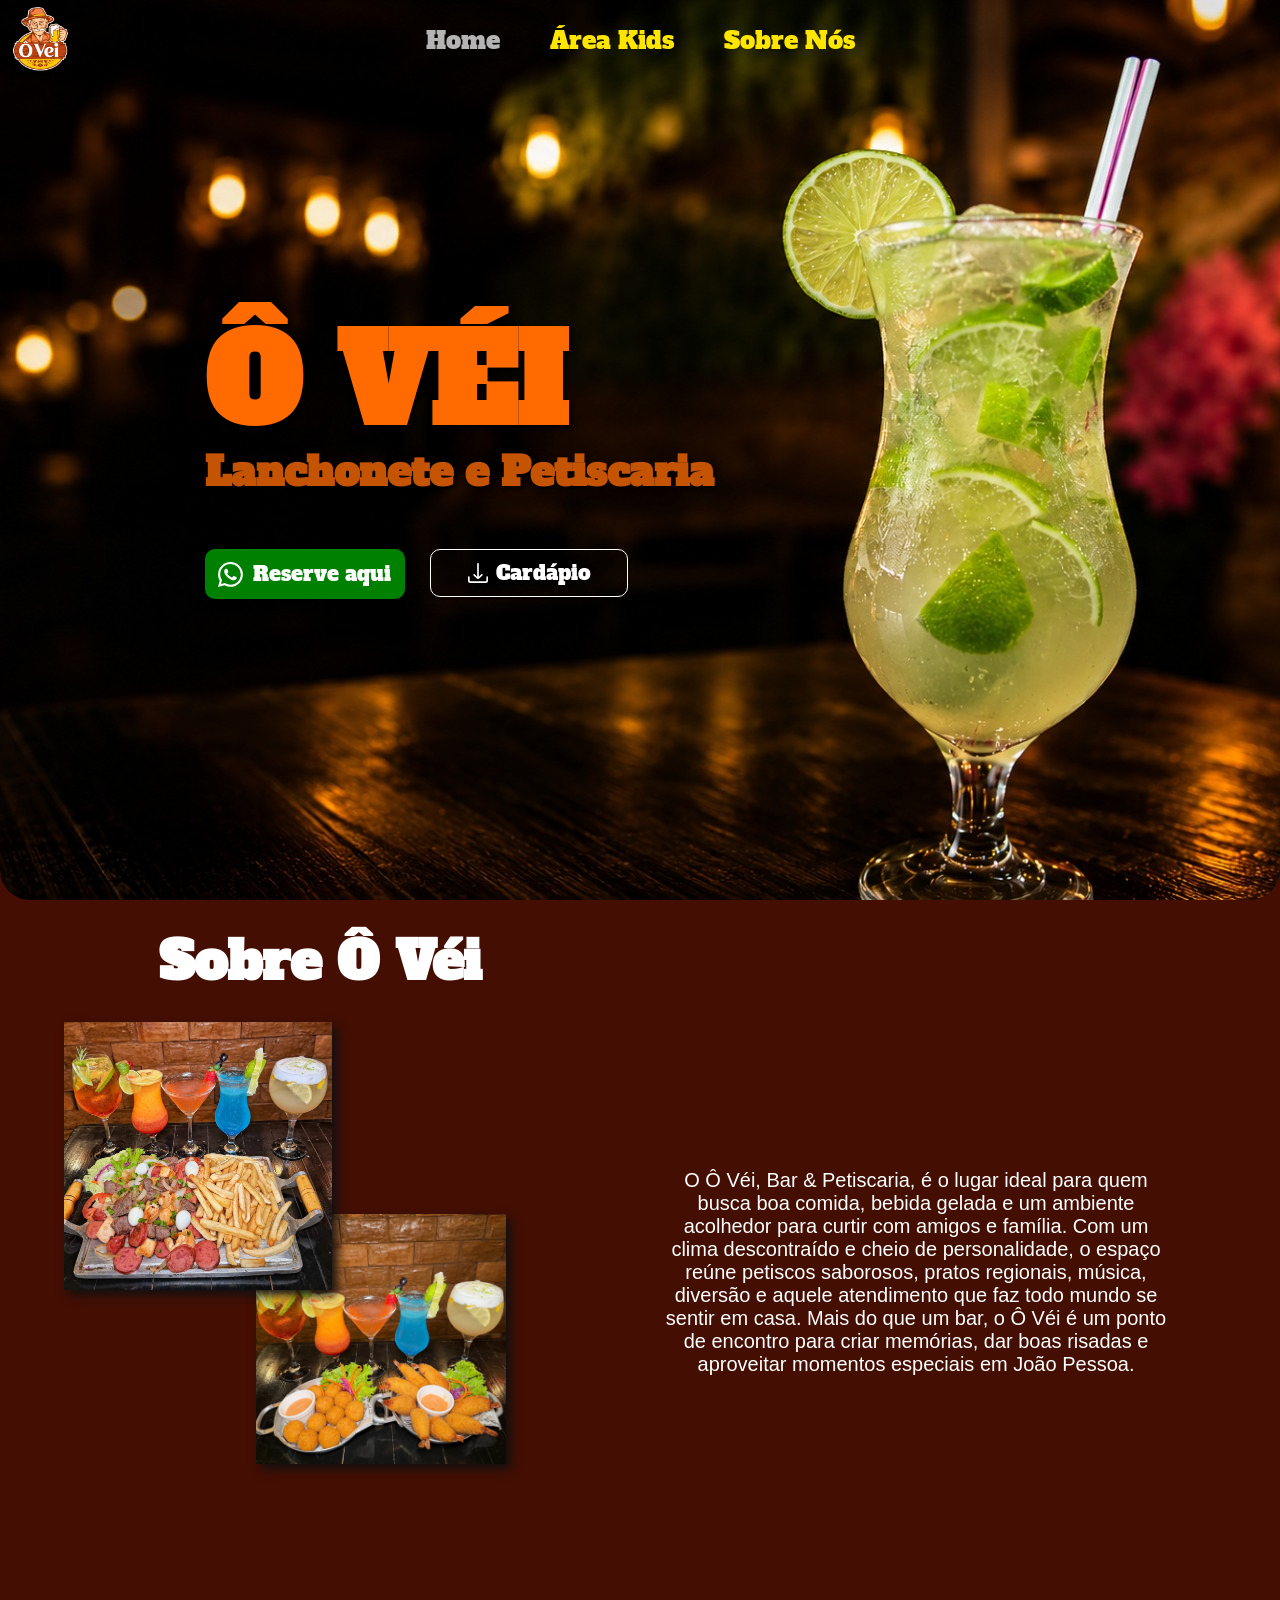
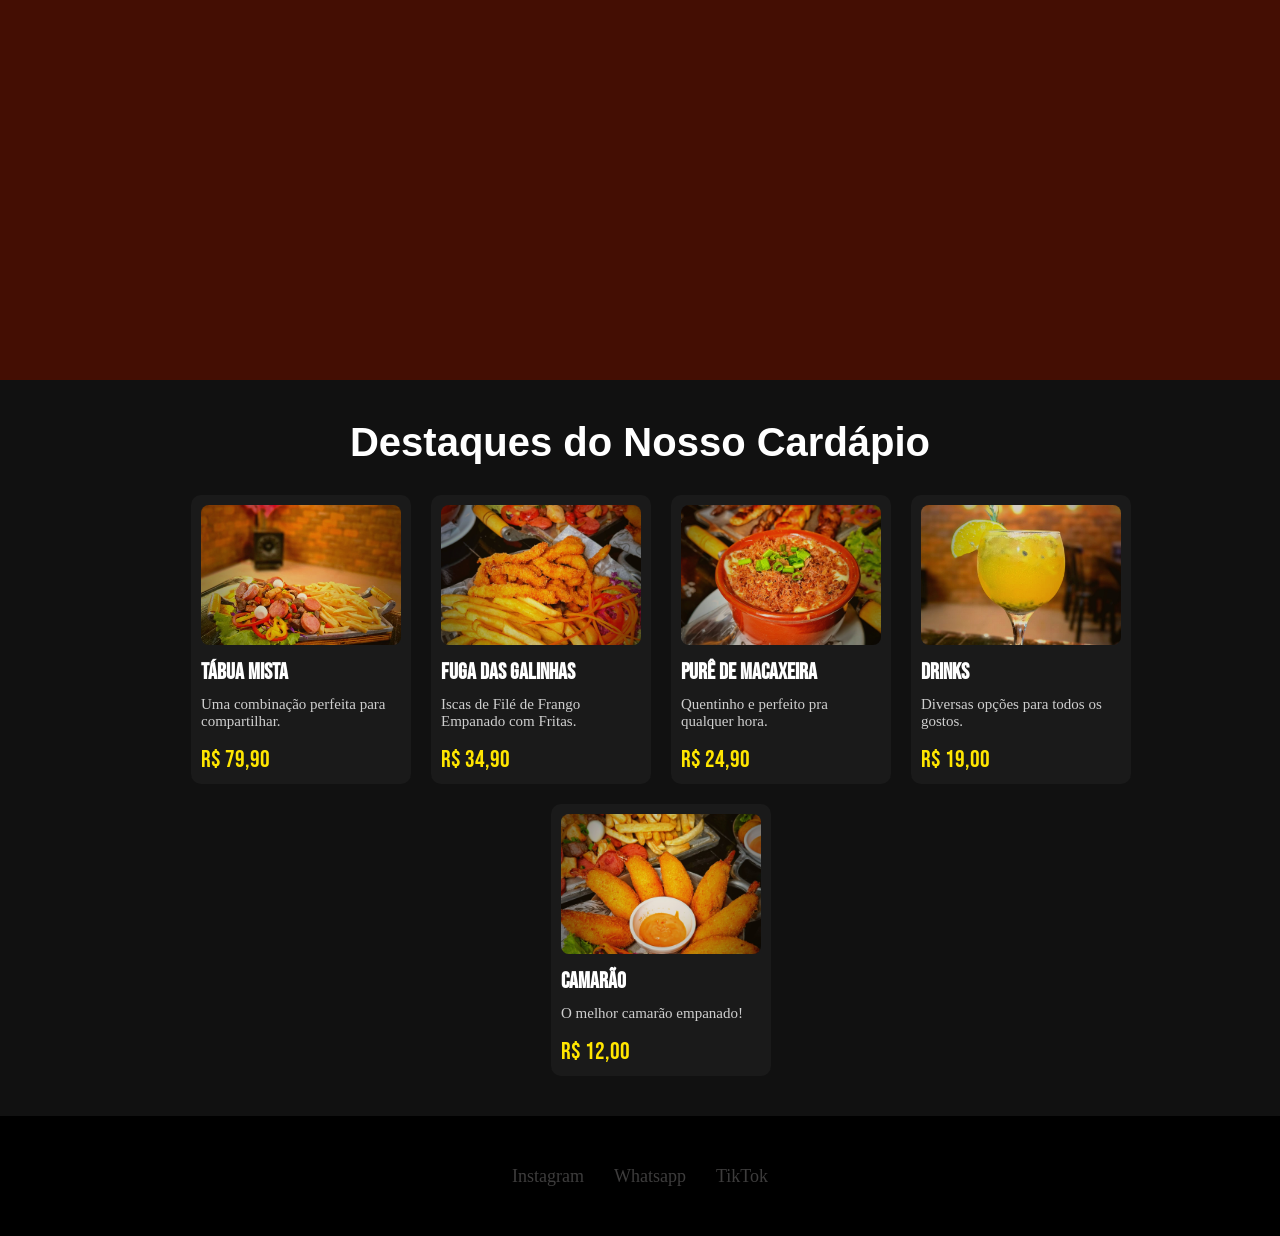
==== index.html @ 9f12302f "post_site" ====
<!DOCTYPE html>
<html lang="pt-br">
<head>
    <meta charset="UTF-8">
    <meta name="viewport" content="width=device-width, initial-scale=1.0">

    <title>Ô Véi JP</title>

    <link rel="stylesheet" href="css/estilo.css">

    <link rel="preconnect" href="https://fonts.googleapis.com">
    <link rel="preconnect" href="https://fonts.gstatic.com" crossorigin>

    <link href="https://fonts.googleapis.com/css2?family=Bebas+Neue&display=swap" rel="stylesheet">
</head>

<body id="body1">

    <section id="fundo1">
        <div class="header">
            <div class="imgredonda">
                <img src="img/logo.png">
            </div>

            <nav>
                <ul>
                    <a href="index.html" class="desligado">
                    <li>Home</li>
                    </a>

                    <a href="view/areakids.html">
                    <li>Área Kids</li>
                    </a>

                    <a href="view/sobrenos.html">
                    <li>Sobre Nós</li>
                    </a>
                </ul>
            </nav>
        </div>
        <div class="content1">

            <div id="texto">
                <h1 class="logo">Ô VÉI</h1>

                <h2 class="txt">
                    Lanchonete e Petiscaria
                </h2>
                <div class="botoes">
                    <a href="" id="reservezap">
                        <img src="img/zapzap.svg">
                        <span>Reserve aqui</span>
                    </a>
                    <a href="download/cardapio.pdf" id="cardapio">  
                        <img src="img/download.svg">
                        <span>Cardápio</span>
                    </a>
                </div>

            </div>
        </div>
    </section>

       

    <section id="bg2">
        
        <div class="sobre">
            <h1>Sobre Ô Véi </h1>
        </div>
            <div id="painel">
                <div class="bloco-esquerda">
                    <div id="foto1">
                        <img src="./img/foto1.jpg" alt="Imagens do parque">
                    </div>
                    <div id="foto2">
                        <img src="./img/foto2.jpg" alt="Imagens do parque">
                    </div>
                </div>

                <div class="bloco-direita">
                    O Ô Véi, Bar & Petiscaria, é o lugar ideal para quem busca boa comida, bebida gelada e um ambiente acolhedor para curtir com amigos e família. Com um clima descontraído e cheio de personalidade, o espaço reúne petiscos saborosos, pratos regionais, música, diversão e aquele atendimento que faz todo mundo se sentir em casa.

                    Mais do que um bar, o Ô Véi é um ponto de encontro para criar memórias, dar boas risadas e aproveitar momentos especiais em João Pessoa.
      
                </div>
            </div>
     
        
        </section>
        <section class="destaque" id="destaque">

        <h1>Destaques do Nosso Cardápio</h1>

        <div class="cards">

            <div class="card">
                <img src="img/tabua.jpg">

                <h2>Tábua Mista</h2>

                <p>
                    Uma combinação perfeita para compartilhar.
                </p>

                <span>R$ 79,90</span>
            </div>

            <div class="card">
                <img src="img/batata.jpg">

                <h2>Fuga das Galinhas</h2>

                <p>
                    Iscas de Filé de Frango Empanado com Fritas.
                </p>

                <span>R$ 34,90</span>
            </div>

            <div class="card">
                <img src="img/macaxeira.jpg">

                <h2>Purê de Macaxeira</h2>

                <p>
                    Quentinho e perfeito pra qualquer hora.
                </p>

                <span>R$ 24,90</span>
            </div>

            <div class="card">
                <img src="img/drink.jpg">

                <h2>Drinks</h2>

                <p>
                    Diversas opções para todos os gostos.
                </p>

                <span>R$ 19,00</span>
            </div>

            <div class="card">
                <img src="img/camarao.jpg">

                <h2>Camarão</h2>

                <p>
                    O melhor camarão empanado!
                </p>

                <span>R$ 12,00</span>
            </div>

        </div>

    </section>

    <footer>
        <ul>
            <li>
                <a href="https://www.instagram.com/ovei_jp?igsh=M2ExaTZicTJqOHRp" target="_blank"><span>Instagram</span></a>
            </li>
            <li>
                <a href="" target="_blank"><span>Whatsapp</span></a>
            </li>
            <li>
                <a href="https://www.tiktok.com/@ovei_jp?_r=1&_t=ZS-96eGcxiAHg8" target="_blank"><span>TikTok</span></a>
            </li>
        </ul>
    </footer>
</body>
</html>
---- css/estilo.css ----
@import url('https://fonts.googleapis.com/css2?family=Bebas+Neue&display=swap');
@import url('https://fonts.googleapis.com/css2?family=Alfa+Slab+One&display=swap');
*{
    margin: 0;
    padding: 0;
}

#body1{
    background-color: #440E03;
}
.header{
    display: flex;
    width: 100%;
    position: fixed;
    height: 80px;
    z-index: 3;
}
.imgredonda{
    border-radius: 50%;
    height: 80px;
    width: 30%;
    display: flex;
    
}
.imgredonda img{

}
nav{
    z-index: 3;
    display: flex;
    width: 40%;
    height: 80px;
    top: 0;
    left: 0;
    text-align: center;
    align-items: center;
    justify-content: center;
}

nav ul{
    z-index: 3;
    width: 100%;  
    display: flex;
    align-items: center;
    text-align: center;
    justify-content: center;
}

nav ul li{
    z-index: 3;
    list-style: none;
    margin: 25px;
    font-size: 24px;
    font-family: 'Alfa Slab One', sans-serif;
}

nav ul a{   
    text-decoration: none;
    z-index: 3;
    color: #ffe600;
}

.desligado{
    color: rgb(180, 180, 180);
    z-index: 3;

}

.content1{
    display: flex;
    align-items: center;  
    margin: 0 0 0 16%;
    width: 50%;
}

.botoes{
    margin-top: 10%;
    display: flex;
    gap: 5%;
}

#reservezap{
    border-radius: 10px;
    background-color: green;
    height: 46px;
    width: 196px;
    color: white;
    text-decoration: none;
    font-size: 20px;
    text-align: center;
    justify-content: center;
    align-items: center;
    display: flex;
    gap: 10px;
    border: 2px solid green;
    font-family: 'Alfa Slab One', sans-serif;
}
#reservezap a:hover span{
   
    color: blue;
}

#reservezap img{
    height:auto;
    width: 25px;
    
    filter: invert(1) brightness(2);
}
#cardapio{
    border-radius: 10px;
    border: 1px solid white;
    height: 46px;
    width: 196px;
    color: white;
    text-decoration: none;
    font-size: 20px;
    text-align: center;
    justify-content: center;
    align-items: center;
    display: flex;  
    gap: 8px;
    font-family: 'Alfa Slab One', sans-serif;
}
#cardapio img{
    height:auto;
    width: 20px;
    
    filter: invert(1) brightness(2);
}

#fundo1{
    margin: 0;
    width: 100%;
    height: 100vh;
    background-image: url('../img/fundo.jpeg');
    background-size: cover;
    background-position: center;   
    display: flex;
    border-radius: 0 0 30px 30px;
    position: relative;
}


#bg2{
    width: 100%;
    height: 120vh;
    background-color: #440E03;
/*
    background-image: 
    linear-gradient(rgba(0,0,0,0.5), rgba(0,0,0,0.5)),
    url('../img/bg2.png');
    
    background-size: 50% 85%;
    background-repeat: repeat;
    background-position: center;
*/

}

.sobre{
    font-family: 'Alfa Slab One', sans-serif;
    font-size: 35px;
    color: white; 
    display: flex;
    width: 50%;
    padding: 2% 0 2% 0;
    text-align: center;
    justify-content: center;
}


#painel {
    display: flex;
    gap: 20px;
    width: 100%;
    height: 500px; 
   
}
.bloco-esquerda {
    width: 50%;
    display: flex;
}

#foto1{
    padding: 0 0 0 5%;
    position: absolute;
    box-sizing: border-box;
    z-index: 2;

}
#foto1 img{
    height: auto;
    width: 25%;
    box-shadow: 5px 5px 10px #111;
    
}
#foto2{
    padding: 30% 0 0 40%;
    position: relative;  
    box-sizing: border-box;   
    z-index: 0;
}
#foto2 img{
    height: auto;
    width: 65%;
    box-shadow: 5px 5px 10px #111;
}

.bloco-direita {
    font-family: Arial, Helvetica, sans-serif;
    font-size: 35px;
    color: white;
    /*color: #FF6B00;*/
    display: flex;
    justify-content: center;
    width: 40%;
    
    font-size: 20px;
    align-items: center;
    text-align: center;
}





#texto{
    
    margin-top: 0px;
}


.logo{
    font-family: 'Alfa Slab One', sans-serif;
    font-size: 120px;
    color: #FF6B00;

   text-shadow: 2px 2px 4px black;
}


.txt{
    font-family: 'Alfa Slab One', sans-serif;
    font-size: 40px;
    color: #c45302;

    margin-top: -20px;

    text-shadow: 2px 2px 5px black;
}


.destaque{
    background-color: #111;
    padding: 40px;
}

.destaque h1{
    color: white;
    text-align: center;
    font-size: 40px;
    margin-bottom: 30px;
    font-family: Arial, Helvetica, sans-serif;
}

.destaque .cards{
    justify-content: center;
}
.cards{
    display: flex;
    gap: 20px;
    flex-wrap: wrap;
    padding-left: 3.5%;
        
}


.card{
    width: 200px;
    background-color: #1a1a1a;
    padding: 10px;
    border-radius: 10px;
   
}

.card img{
    width: 100%;
    height: 140px;
    object-fit: cover;

    border-radius: 8px;
}

.card h2{
    color: white;
    margin-top: 10px;
    font-size: 22px;

    font-family: 'Bebas Neue', sans-serif;
}

.card p{
    color: #cfcfcf;
    margin-top: 10px;
    font-size: 15px;
}

.card span{
    color: #ffe600;

    display: block;

    margin-top: 15px;

    font-size: 24px;

    font-family: 'Bebas Neue', sans-serif;
}
footer{
    height: 120px;
    width: 100%;
    background-color: black;
    display: flex;
    text-align: center;
    align-items: center;
    justify-content: center;
    flex-direction: row;
}
footer ul{
    gap: 30px;
    font-style: none;
    list-style: none;
   
    display: flex;
}
footer ul a {
    text-decoration: none;  
    color: #3d3c3c;
    font-size: 18px;
    
}
.sobrelogo{
    align-items: center;
    width: 100%;
    text-align: center;
    justify-content: center;
    background-color: yellow;
}
.sobrelogo img{
    
    width: 300px;
    height: auto;
}
#lados{
    justify-content: space-between;
    
    width: 60%;
    
    display: flex;
}
#sobrecontainer{
    width: 70%;
    border-radius: 20px;
    background-color: yellow;
    padding: 20px;
}
#fundo2{
    width: 100%;
    height: 100vh;
    display: flex;
    align-items: center;
}

#fundokids{
    background-image: url(../img/areakids.png);
    background-repeat; no-repeat;
    background-size: cover;
    width: 100%;
    height: 100vh;
    display: flex;
    text-align: center;
    align-items: center;
    flex-direction: column;
    justify-content: center;
    border-radius: 0 0 30px 30px;
}
#fundokids h1{
    color: white;
    width: 100%;
    font-family: 'Alfa Slab One', sans-serif;
    font-size: 100px;
    margin: 100px 0 0 0;
}
#fundokids p{
    color: white;
    width: 50%;
    
    font-size: 18px;
    
}
#reservezap2{
    border-radius: 10px;
    box-sizing: border-box;
    background-color: green;
    height: 50px;
    width: 230px;
    color: white;
    text-decoration: none;
    font-size: 20px;
    text-align: center;
    justify-content: center;
    align-items: center;
    display: flex;
    gap: 7px;
    margin-top: 5%;
    padding: 10x;
    font-family: 'Alfa Slab One', sans-serif;
}
#reservezap2 img{
    height:auto;
    width: 25px;
    
    filter: invert(1) brightness(2);
}

#fundokids2{
    background-color: #111;
    align-items: center;
    height: 100vh;
    width: 100%;
    
}
#body2{
    background-color:#111;
}
#nossokids{
    display: flex;
    justify-content: center;
}
#fundokids2 h1{ 
    margin: 5% 0 1% 0;
    text-shadow: 4px 4px 6px #111;
    font-size: 40px;
    color: white;
    font-family: Arial, Helvetica, sans-serif;
} 
#mostruario{
    height: 400px;
    display: flex;
    flex-wrap:wrap;
    justify-content: center;
    gap: 4%;
    align-items: center;
}
.cardkids{
    height: 300px;  
    width: 220px;
    background-color: #1a1a1a;
    border-radius: 10px 30px 10px 30px;
    box-sizing: border-box;
    padding: 1%;
}
.imgcardkids{
    background-color: pink;
    height: 250px;
    box-sizing: border-box;
    border-radius: 20px;
    overflow: hidden;
}
.imgcardkids img{
    height: 250px;
    width: 225px;
    background-size: cover;
}
#fundokids3{
    display: flex;
    width: 100%;
    background-color:#440e03;
    height: 100vh;
    align-items: center;
}
#imgkids3{
    width: 50%;
    display: flex;
    align-items: center;
    justify-content: center;

}
#imgkids3 img{
    width: 80%;
    height: 100vh;

}
#txtkids3{
    width: 40%;
    color: white;
}
#listkids3{

}
#headkids3{
    margin-bottom: 10%;
    font-family: 'Alfa Slab One', sans-serif;
    font-size: 25px;
}
#listkids3 li{
    margin: 0 0 3% 0;
    font-size: 20px;
}

#body3{
    background-color: #1a1a1a;
}
#fundosobre1{
    margin: 0;
    width: 100%;
    height: 100vh;
    background-image: url('../img/fundosobre8.jpg');
    background-size: cover;
    background-position: center; 
    border-radius: 0 0 30px 30px;
    display: flex;
    justify-content: center;
    align-items: center;

}
#fundosobre1 h1{
    font-size: 100px;
    color: white;
    font-family: 'Alfa Slab One', sans-serif;
    margin: 0 0 3.5% 0;   
}
#fundosobre2{
    height: 100vh;
    width: 100%;
    background-color: #1a1a1a;
}
#painelsobre{
    display: flex;
    width: 100%;

}
#sobreesquerdo{
    margin-top: 7%;
    width: 50%;
    color: white;
    height: 50vh;
}
#headsobre{
    width: auto;
    padding: 0 0 0 10%;
}
#frameinfo{
    display: flex;
    width: 100%;
    height: 100%;
    padding:  0 0 0 10%;
    box-sizing: border-box;
    margin: 3% 0 0 0;
    gap: 10%;

}
#frameinfo iframe{
    height: 100%;
    box-sizing: border-box;
}
#infos{
    width: 100%;
    text-align: center;
    align-items: right;
    justify-content: center;
    display: flex;
    flex-direction: column;
    gap: 10%;
}
#lados1{
    display: flex;
    gap: 10%;
    width: 100%;   
}
#lados1 img{
    filter: invert(1) brightness(2);
    height: 30px;
    width: auto;
}
#lados2{
    display: flex;
    gap: 10%;
    width: 100%;   
}
#lados2 img{
    filter: invert(1) brightness(2);
    height: 30px;
    width: auto;
}
#painelsobre hr{
    margin-top: 15%;
}
#sobredireito{
    display: flex;
    text-align: center;
    width: 50%;
    align-items: center;
    justify-content: center;
    margin-top: 7%;
    padding: 0 5% 0 5%;
    box-sizing: border-box;
    color: white;
    font-size: 20px;
}
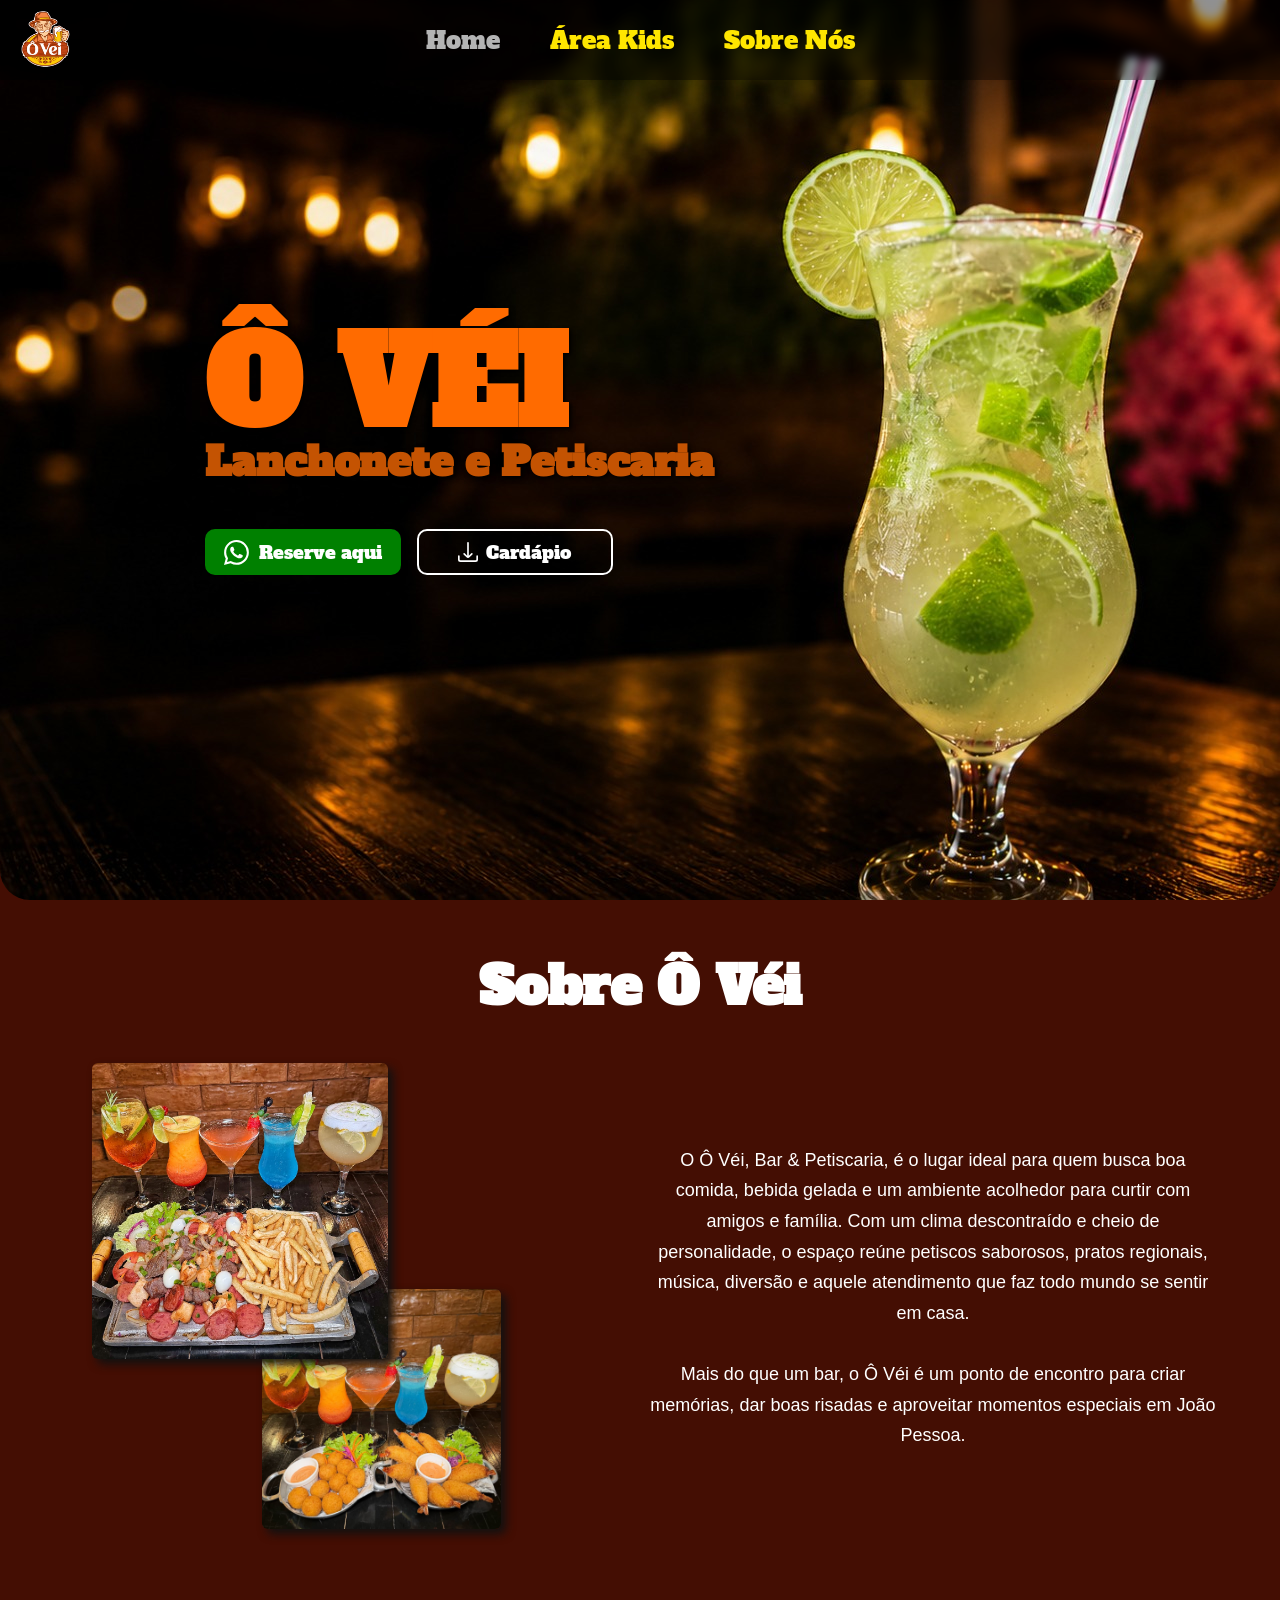
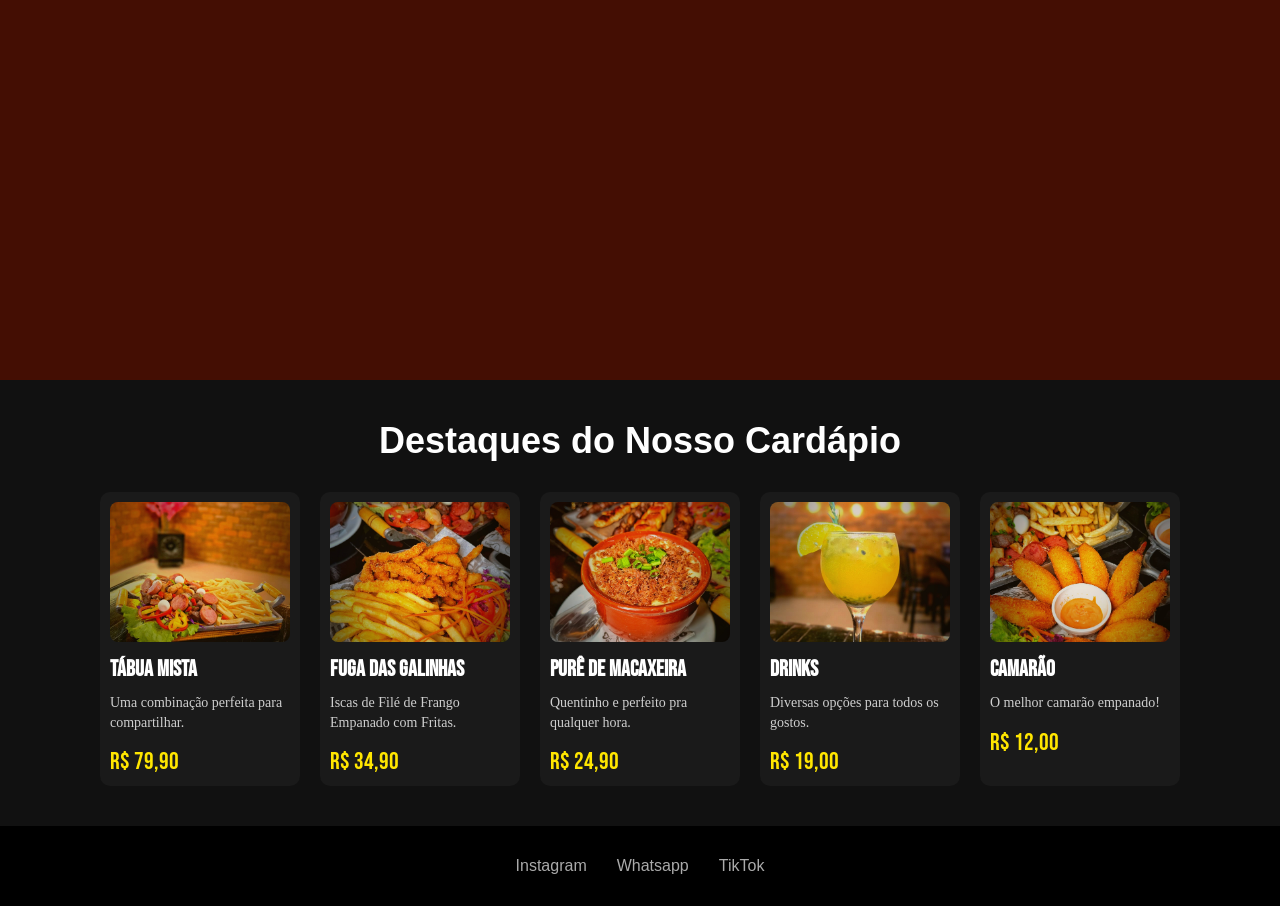
==== commit 7df1fce7: "update responsivo" ====
--- a/index.html
+++ b/index.html
@@ -1,177 +1,121 @@
-<!DOCTYPE html>
-<html lang="pt-br">
-<head>
-    <meta charset="UTF-8">
-    <meta name="viewport" content="width=device-width, initial-scale=1.0">
-
-    <title>Ô Véi JP</title>
-
-    <link rel="stylesheet" href="css/estilo.css">
-
-    <link rel="preconnect" href="https://fonts.googleapis.com">
-    <link rel="preconnect" href="https://fonts.gstatic.com" crossorigin>
-
-    <link href="https://fonts.googleapis.com/css2?family=Bebas+Neue&display=swap" rel="stylesheet">
-</head>
-
-<body id="body1">
-
-    <section id="fundo1">
-        <div class="header">
-            <div class="imgredonda">
-                <img src="img/logo.png">
-            </div>
-
-            <nav>
-                <ul>
-                    <a href="index.html" class="desligado">
-                    <li>Home</li>
-                    </a>
-
-                    <a href="view/areakids.html">
-                    <li>Área Kids</li>
-                    </a>
-
-                    <a href="view/sobrenos.html">
-                    <li>Sobre Nós</li>
-                    </a>
-                </ul>
-            </nav>
-        </div>
-        <div class="content1">
-
-            <div id="texto">
-                <h1 class="logo">Ô VÉI</h1>
-
-                <h2 class="txt">
-                    Lanchonete e Petiscaria
-                </h2>
-                <div class="botoes">
-                    <a href="" id="reservezap">
-                        <img src="img/zapzap.svg">
-                        <span>Reserve aqui</span>
-                    </a>
-                    <a href="download/cardapio.pdf" id="cardapio">  
-                        <img src="img/download.svg">
-                        <span>Cardápio</span>
-                    </a>
-                </div>
-
-            </div>
-        </div>
-    </section>
-
-       
-
-    <section id="bg2">
-        
-        <div class="sobre">
-            <h1>Sobre Ô Véi </h1>
-        </div>
-            <div id="painel">
-                <div class="bloco-esquerda">
-                    <div id="foto1">
-                        <img src="./img/foto1.jpg" alt="Imagens do parque">
-                    </div>
-                    <div id="foto2">
-                        <img src="./img/foto2.jpg" alt="Imagens do parque">
-                    </div>
-                </div>
-
-                <div class="bloco-direita">
-                    O Ô Véi, Bar & Petiscaria, é o lugar ideal para quem busca boa comida, bebida gelada e um ambiente acolhedor para curtir com amigos e família. Com um clima descontraído e cheio de personalidade, o espaço reúne petiscos saborosos, pratos regionais, música, diversão e aquele atendimento que faz todo mundo se sentir em casa.
-
-                    Mais do que um bar, o Ô Véi é um ponto de encontro para criar memórias, dar boas risadas e aproveitar momentos especiais em João Pessoa.
-      
-                </div>
-            </div>
-     
-        
-        </section>
-        <section class="destaque" id="destaque">
-
-        <h1>Destaques do Nosso Cardápio</h1>
-
-        <div class="cards">
-
-            <div class="card">
-                <img src="img/tabua.jpg">
-
-                <h2>Tábua Mista</h2>
-
-                <p>
-                    Uma combinação perfeita para compartilhar.
-                </p>
-
-                <span>R$ 79,90</span>
-            </div>
-
-            <div class="card">
-                <img src="img/batata.jpg">
-
-                <h2>Fuga das Galinhas</h2>
-
-                <p>
-                    Iscas de Filé de Frango Empanado com Fritas.
-                </p>
-
-                <span>R$ 34,90</span>
-            </div>
-
-            <div class="card">
-                <img src="img/macaxeira.jpg">
-
-                <h2>Purê de Macaxeira</h2>
-
-                <p>
-                    Quentinho e perfeito pra qualquer hora.
-                </p>
-
-                <span>R$ 24,90</span>
-            </div>
-
-            <div class="card">
-                <img src="img/drink.jpg">
-
-                <h2>Drinks</h2>
-
-                <p>
-                    Diversas opções para todos os gostos.
-                </p>
-
-                <span>R$ 19,00</span>
-            </div>
-
-            <div class="card">
-                <img src="img/camarao.jpg">
-
-                <h2>Camarão</h2>
-
-                <p>
-                    O melhor camarão empanado!
-                </p>
-
-                <span>R$ 12,00</span>
-            </div>
-
-        </div>
-
-    </section>
-
-    <footer>
-        <ul>
-            <li>
-                <a href="https://www.instagram.com/ovei_jp?igsh=M2ExaTZicTJqOHRp" target="_blank"><span>Instagram</span></a>
-            </li>
-            <li>
-                <a href="" target="_blank"><span>Whatsapp</span></a>
-            </li>
-            <li>
-                <a href="https://www.tiktok.com/@ovei_jp?_r=1&_t=ZS-96eGcxiAHg8" target="_blank"><span>TikTok</span></a>
-            </li>
-        </ul>
-    </footer>
-</body>
-</html>
-
-
+<!DOCTYPE html>
+<html lang="pt-br">
+<head>
+    <meta charset="UTF-8">
+    <meta name="viewport" content="width=device-width, initial-scale=1.0">
+    <title>Ô Véi JP</title>
+    <link rel="stylesheet" href="css/estilo.css">
+    <link rel="preconnect" href="https://fonts.googleapis.com">
+    <link rel="preconnect" href="https://fonts.gstatic.com" crossorigin>
+    <link href="https://fonts.googleapis.com/css2?family=Bebas+Neue&family=Alfa+Slab+One&display=swap" rel="stylesheet">
+</head>
+
+<body id="body1">
+
+    <section id="fundo1">
+        <div class="header">
+            <input type="checkbox" id="menu-check" class="menu-check">
+            <div class="imgredonda">
+                <img src="img/logo.png" alt="Logo Ô Véi">
+            </div>
+
+            <label for="menu-check" class="menu-toggle" aria-label="Abrir menu">
+                <span></span>
+                <span></span>
+                <span></span>
+            </label>
+
+            <nav id="main-nav">
+                <ul>
+                    <a href="index.html" class="desligado"><li>Home</li></a>
+                    <a href="view/areakids.html"><li>Área Kids</li></a>
+                    <a href="view/sobrenos.html"><li>Sobre Nós</li></a>
+                </ul>
+            </nav>
+        </div>
+
+        <div class="content1">
+            <div id="texto">
+                <h1 class="logo">Ô VÉI</h1>
+                <h2 class="txt">Lanchonete e Petiscaria</h2>
+                <div class="botoes">
+                    <a href="" id="reservezap">
+                        <img src="img/zapzap.svg" alt="WhatsApp">
+                        <span>Reserve aqui</span>
+                    </a>
+                    <a href="download/cardapio.pdf" id="cardapio">
+                        <img src="img/download.svg" alt="Download">
+                        <span>Cardápio</span>
+                    </a>
+                </div>
+            </div>
+        </div>
+    </section>
+
+    <section id="bg2">
+        <div class="sobre">
+            <h1>Sobre Ô Véi</h1>
+        </div>
+        <div id="painel">
+            <div class="bloco-esquerda">
+                <div id="foto1">
+                    <img src="./img/foto1.jpg" alt="Imagens do parque">
+                </div>
+                <div id="foto2">
+                    <img src="./img/foto2.jpg" alt="Imagens do parque">
+                </div>
+            </div>
+            <div class="bloco-direita">
+                O Ô Véi, Bar & Petiscaria, é o lugar ideal para quem busca boa comida, bebida gelada e um ambiente acolhedor para curtir com amigos e família. Com um clima descontraído e cheio de personalidade, o espaço reúne petiscos saborosos, pratos regionais, música, diversão e aquele atendimento que faz todo mundo se sentir em casa.
+                <br><br>
+                Mais do que um bar, o Ô Véi é um ponto de encontro para criar memórias, dar boas risadas e aproveitar momentos especiais em João Pessoa.
+            </div>
+        </div>
+    </section>
+
+    <section class="destaque" id="destaque">
+        <h1>Destaques do Nosso Cardápio</h1>
+        <div class="cards">
+            <div class="card">
+                <img src="img/tabua.jpg" alt="Tábua Mista">
+                <h2>Tábua Mista</h2>
+                <p>Uma combinação perfeita para compartilhar.</p>
+                <span>R$ 79,90</span>
+            </div>
+            <div class="card">
+                <img src="img/batata.jpg" alt="Fuga das Galinhas">
+                <h2>Fuga das Galinhas</h2>
+                <p>Iscas de Filé de Frango Empanado com Fritas.</p>
+                <span>R$ 34,90</span>
+            </div>
+            <div class="card">
+                <img src="img/macaxeira.jpg" alt="Purê de Macaxeira">
+                <h2>Purê de Macaxeira</h2>
+                <p>Quentinho e perfeito pra qualquer hora.</p>
+                <span>R$ 24,90</span>
+            </div>
+            <div class="card">
+                <img src="img/drink.jpg" alt="Drinks">
+                <h2>Drinks</h2>
+                <p>Diversas opções para todos os gostos.</p>
+                <span>R$ 19,00</span>
+            </div>
+            <div class="card">
+                <img src="img/camarao.jpg" alt="Camarão">
+                <h2>Camarão</h2>
+                <p>O melhor camarão empanado!</p>
+                <span>R$ 12,00</span>
+            </div>
+        </div>
+    </section>
+
+    <footer>
+        <ul>
+            <li><a href="https://www.instagram.com/ovei_jp?igsh=M2ExaTZicTJqOHRp" target="_blank"><span>Instagram</span></a></li>
+            <li><a href="" target="_blank"><span>Whatsapp</span></a></li>
+            <li><a href="https://www.tiktok.com/@ovei_jp?_r=1&_t=ZS-96eGcxiAHg8" target="_blank"><span>TikTok</span></a></li>
+        </ul>
+    </footer>
+
+</body>
+</html>
--- a/css/estilo.css
+++ b/css/estilo.css
@@ -1,610 +1,861 @@
-@import url('https://fonts.googleapis.com/css2?family=Bebas+Neue&display=swap');
-@import url('https://fonts.googleapis.com/css2?family=Alfa+Slab+One&display=swap');
-*{
-    margin: 0;
-    padding: 0;
-}
-
-#body1{
-    background-color: #440E03;
-}
-.header{
-    display: flex;
-    width: 100%;
-    position: fixed;
-    height: 80px;
-    z-index: 3;
-}
-.imgredonda{
-    border-radius: 50%;
-    height: 80px;
-    width: 30%;
-    display: flex;
-    
-}
-.imgredonda img{
-
-}
-nav{
-    z-index: 3;
-    display: flex;
-    width: 40%;
-    height: 80px;
-    top: 0;
-    left: 0;
-    text-align: center;
-    align-items: center;
-    justify-content: center;
-}
-
-nav ul{
-    z-index: 3;
-    width: 100%;  
-    display: flex;
-    align-items: center;
-    text-align: center;
-    justify-content: center;
-}
-
-nav ul li{
-    z-index: 3;
-    list-style: none;
-    margin: 25px;
-    font-size: 24px;
-    font-family: 'Alfa Slab One', sans-serif;
-}
-
-nav ul a{   
-    text-decoration: none;
-    z-index: 3;
-    color: #ffe600;
-}
-
-.desligado{
-    color: rgb(180, 180, 180);
-    z-index: 3;
-
-}
-
-.content1{
-    display: flex;
-    align-items: center;  
-    margin: 0 0 0 16%;
-    width: 50%;
-}
-
-.botoes{
-    margin-top: 10%;
-    display: flex;
-    gap: 5%;
-}
-
-#reservezap{
-    border-radius: 10px;
-    background-color: green;
-    height: 46px;
-    width: 196px;
-    color: white;
-    text-decoration: none;
-    font-size: 20px;
-    text-align: center;
-    justify-content: center;
-    align-items: center;
-    display: flex;
-    gap: 10px;
-    border: 2px solid green;
-    font-family: 'Alfa Slab One', sans-serif;
-}
-#reservezap a:hover span{
-   
-    color: blue;
-}
-
-#reservezap img{
-    height:auto;
-    width: 25px;
-    
-    filter: invert(1) brightness(2);
-}
-#cardapio{
-    border-radius: 10px;
-    border: 1px solid white;
-    height: 46px;
-    width: 196px;
-    color: white;
-    text-decoration: none;
-    font-size: 20px;
-    text-align: center;
-    justify-content: center;
-    align-items: center;
-    display: flex;  
-    gap: 8px;
-    font-family: 'Alfa Slab One', sans-serif;
-}
-#cardapio img{
-    height:auto;
-    width: 20px;
-    
-    filter: invert(1) brightness(2);
-}
-
-#fundo1{
-    margin: 0;
-    width: 100%;
-    height: 100vh;
-    background-image: url('../img/fundo.jpeg');
-    background-size: cover;
-    background-position: center;   
-    display: flex;
-    border-radius: 0 0 30px 30px;
-    position: relative;
-}
-
-
-#bg2{
-    width: 100%;
-    height: 120vh;
-    background-color: #440E03;
-/*
-    background-image: 
-    linear-gradient(rgba(0,0,0,0.5), rgba(0,0,0,0.5)),
-    url('../img/bg2.png');
-    
-    background-size: 50% 85%;
-    background-repeat: repeat;
-    background-position: center;
-*/
-
-}
-
-.sobre{
-    font-family: 'Alfa Slab One', sans-serif;
-    font-size: 35px;
-    color: white; 
-    display: flex;
-    width: 50%;
-    padding: 2% 0 2% 0;
-    text-align: center;
-    justify-content: center;
-}
-
-
-#painel {
-    display: flex;
-    gap: 20px;
-    width: 100%;
-    height: 500px; 
-   
-}
-.bloco-esquerda {
-    width: 50%;
-    display: flex;
-}
-
-#foto1{
-    padding: 0 0 0 5%;
-    position: absolute;
-    box-sizing: border-box;
-    z-index: 2;
-
-}
-#foto1 img{
-    height: auto;
-    width: 25%;
-    box-shadow: 5px 5px 10px #111;
-    
-}
-#foto2{
-    padding: 30% 0 0 40%;
-    position: relative;  
-    box-sizing: border-box;   
-    z-index: 0;
-}
-#foto2 img{
-    height: auto;
-    width: 65%;
-    box-shadow: 5px 5px 10px #111;
-}
-
-.bloco-direita {
-    font-family: Arial, Helvetica, sans-serif;
-    font-size: 35px;
-    color: white;
-    /*color: #FF6B00;*/
-    display: flex;
-    justify-content: center;
-    width: 40%;
-    
-    font-size: 20px;
-    align-items: center;
-    text-align: center;
-}
-
-
-
-
-
-#texto{
-    
-    margin-top: 0px;
-}
-
-
-.logo{
-    font-family: 'Alfa Slab One', sans-serif;
-    font-size: 120px;
-    color: #FF6B00;
-
-   text-shadow: 2px 2px 4px black;
-}
-
-
-.txt{
-    font-family: 'Alfa Slab One', sans-serif;
-    font-size: 40px;
-    color: #c45302;
-
-    margin-top: -20px;
-
-    text-shadow: 2px 2px 5px black;
-}
-
-
-.destaque{
-    background-color: #111;
-    padding: 40px;
-}
-
-.destaque h1{
-    color: white;
-    text-align: center;
-    font-size: 40px;
-    margin-bottom: 30px;
-    font-family: Arial, Helvetica, sans-serif;
-}
-
-.destaque .cards{
-    justify-content: center;
-}
-.cards{
-    display: flex;
-    gap: 20px;
-    flex-wrap: wrap;
-    padding-left: 3.5%;
-        
-}
-
-
-.card{
-    width: 200px;
-    background-color: #1a1a1a;
-    padding: 10px;
-    border-radius: 10px;
-   
-}
-
-.card img{
-    width: 100%;
-    height: 140px;
-    object-fit: cover;
-
-    border-radius: 8px;
-}
-
-.card h2{
-    color: white;
-    margin-top: 10px;
-    font-size: 22px;
-
-    font-family: 'Bebas Neue', sans-serif;
-}
-
-.card p{
-    color: #cfcfcf;
-    margin-top: 10px;
-    font-size: 15px;
-}
-
-.card span{
-    color: #ffe600;
-
-    display: block;
-
-    margin-top: 15px;
-
-    font-size: 24px;
-
-    font-family: 'Bebas Neue', sans-serif;
-}
-footer{
-    height: 120px;
-    width: 100%;
-    background-color: black;
-    display: flex;
-    text-align: center;
-    align-items: center;
-    justify-content: center;
-    flex-direction: row;
-}
-footer ul{
-    gap: 30px;
-    font-style: none;
-    list-style: none;
-   
-    display: flex;
-}
-footer ul a {
-    text-decoration: none;  
-    color: #3d3c3c;
-    font-size: 18px;
-    
-}
-.sobrelogo{
-    align-items: center;
-    width: 100%;
-    text-align: center;
-    justify-content: center;
-    background-color: yellow;
-}
-.sobrelogo img{
-    
-    width: 300px;
-    height: auto;
-}
-#lados{
-    justify-content: space-between;
-    
-    width: 60%;
-    
-    display: flex;
-}
-#sobrecontainer{
-    width: 70%;
-    border-radius: 20px;
-    background-color: yellow;
-    padding: 20px;
-}
-#fundo2{
-    width: 100%;
-    height: 100vh;
-    display: flex;
-    align-items: center;
-}
-
-#fundokids{
-    background-image: url(../img/areakids.png);
-    background-repeat; no-repeat;
-    background-size: cover;
-    width: 100%;
-    height: 100vh;
-    display: flex;
-    text-align: center;
-    align-items: center;
-    flex-direction: column;
-    justify-content: center;
-    border-radius: 0 0 30px 30px;
-}
-#fundokids h1{
-    color: white;
-    width: 100%;
-    font-family: 'Alfa Slab One', sans-serif;
-    font-size: 100px;
-    margin: 100px 0 0 0;
-}
-#fundokids p{
-    color: white;
-    width: 50%;
-    
-    font-size: 18px;
-    
-}
-#reservezap2{
-    border-radius: 10px;
-    box-sizing: border-box;
-    background-color: green;
-    height: 50px;
-    width: 230px;
-    color: white;
-    text-decoration: none;
-    font-size: 20px;
-    text-align: center;
-    justify-content: center;
-    align-items: center;
-    display: flex;
-    gap: 7px;
-    margin-top: 5%;
-    padding: 10x;
-    font-family: 'Alfa Slab One', sans-serif;
-}
-#reservezap2 img{
-    height:auto;
-    width: 25px;
-    
-    filter: invert(1) brightness(2);
-}
-
-#fundokids2{
-    background-color: #111;
-    align-items: center;
-    height: 100vh;
-    width: 100%;
-    
-}
-#body2{
-    background-color:#111;
-}
-#nossokids{
-    display: flex;
-    justify-content: center;
-}
-#fundokids2 h1{ 
-    margin: 5% 0 1% 0;
-    text-shadow: 4px 4px 6px #111;
-    font-size: 40px;
-    color: white;
-    font-family: Arial, Helvetica, sans-serif;
-} 
-#mostruario{
-    height: 400px;
-    display: flex;
-    flex-wrap:wrap;
-    justify-content: center;
-    gap: 4%;
-    align-items: center;
-}
-.cardkids{
-    height: 300px;  
-    width: 220px;
-    background-color: #1a1a1a;
-    border-radius: 10px 30px 10px 30px;
-    box-sizing: border-box;
-    padding: 1%;
-}
-.imgcardkids{
-    background-color: pink;
-    height: 250px;
-    box-sizing: border-box;
-    border-radius: 20px;
-    overflow: hidden;
-}
-.imgcardkids img{
-    height: 250px;
-    width: 225px;
-    background-size: cover;
-}
-#fundokids3{
-    display: flex;
-    width: 100%;
-    background-color:#440e03;
-    height: 100vh;
-    align-items: center;
-}
-#imgkids3{
-    width: 50%;
-    display: flex;
-    align-items: center;
-    justify-content: center;
-
-}
-#imgkids3 img{
-    width: 80%;
-    height: 100vh;
-
-}
-#txtkids3{
-    width: 40%;
-    color: white;
-}
-#listkids3{
-
-}
-#headkids3{
-    margin-bottom: 10%;
-    font-family: 'Alfa Slab One', sans-serif;
-    font-size: 25px;
-}
-#listkids3 li{
-    margin: 0 0 3% 0;
-    font-size: 20px;
-}
-
-#body3{
-    background-color: #1a1a1a;
-}
-#fundosobre1{
-    margin: 0;
-    width: 100%;
-    height: 100vh;
-    background-image: url('../img/fundosobre8.jpg');
-    background-size: cover;
-    background-position: center; 
-    border-radius: 0 0 30px 30px;
-    display: flex;
-    justify-content: center;
-    align-items: center;
-
-}
-#fundosobre1 h1{
-    font-size: 100px;
-    color: white;
-    font-family: 'Alfa Slab One', sans-serif;
-    margin: 0 0 3.5% 0;   
-}
-#fundosobre2{
-    height: 100vh;
-    width: 100%;
-    background-color: #1a1a1a;
-}
-#painelsobre{
-    display: flex;
-    width: 100%;
-
-}
-#sobreesquerdo{
-    margin-top: 7%;
-    width: 50%;
-    color: white;
-    height: 50vh;
-}
-#headsobre{
-    width: auto;
-    padding: 0 0 0 10%;
-}
-#frameinfo{
-    display: flex;
-    width: 100%;
-    height: 100%;
-    padding:  0 0 0 10%;
-    box-sizing: border-box;
-    margin: 3% 0 0 0;
-    gap: 10%;
-
-}
-#frameinfo iframe{
-    height: 100%;
-    box-sizing: border-box;
-}
-#infos{
-    width: 100%;
-    text-align: center;
-    align-items: right;
-    justify-content: center;
-    display: flex;
-    flex-direction: column;
-    gap: 10%;
-}
-#lados1{
-    display: flex;
-    gap: 10%;
-    width: 100%;   
-}
-#lados1 img{
-    filter: invert(1) brightness(2);
-    height: 30px;
-    width: auto;
-}
-#lados2{
-    display: flex;
-    gap: 10%;
-    width: 100%;   
-}
-#lados2 img{
-    filter: invert(1) brightness(2);
-    height: 30px;
-    width: auto;
-}
-#painelsobre hr{
-    margin-top: 15%;
-}
-#sobredireito{
-    display: flex;
-    text-align: center;
-    width: 50%;
-    align-items: center;
-    justify-content: center;
-    margin-top: 7%;
-    padding: 0 5% 0 5%;
-    box-sizing: border-box;
-    color: white;
-    font-size: 20px;
-}+@import url('https://fonts.googleapis.com/css2?family=Bebas+Neue&display=swap');
+@import url('https://fonts.googleapis.com/css2?family=Alfa+Slab+One&display=swap');
+
+* {
+    margin: 0;
+    padding: 0;
+    box-sizing: border-box;
+}
+
+/* ============================================================
+   HEADER / NAV
+   ============================================================ */
+#body1 {
+    background-color: #440E03;
+}
+
+.header {
+    display: flex;
+    width: 100%;
+    position: fixed;
+    top: 0;
+    left: 0;
+    height: 80px;
+    z-index: 3;
+    background-color: rgba(0,0,0,0.35);
+    backdrop-filter: blur(4px);
+    align-items: center;
+}
+
+.imgredonda {
+    border-radius: 50%;
+    height: 80px;
+    width: 30%;
+    display: flex;
+    align-items: center;
+    padding-left: 10px;
+}
+
+.imgredonda img {
+    height: 70px;
+    width: auto;
+}
+
+nav {
+    z-index: 3;
+    display: flex;
+    width: 40%;
+    height: 80px;
+    align-items: center;
+    justify-content: center;
+}
+
+nav ul {
+    z-index: 3;
+    width: 100%;
+    display: flex;
+    align-items: center;
+    justify-content: center;
+    list-style: none;
+}
+
+nav ul li {
+    z-index: 3;
+    list-style: none;
+    margin: 0 25px;
+    font-size: 24px;
+    font-family: 'Alfa Slab One', sans-serif;
+}
+
+nav ul a {
+    text-decoration: none;
+    z-index: 3;
+    color: #ffe600;
+}
+
+.desligado {
+    color: rgb(180, 180, 180);
+}
+
+/* Hamburguer menu (mobile) */
+.menu-check {
+    display: none;
+}
+
+.menu-toggle {
+    display: none;
+    flex-direction: column;
+    cursor: pointer;
+    gap: 6px;
+    padding: 10px 12px;
+    margin-left: auto;
+    margin-right: 12px;
+    background: rgba(255, 230, 0, 0.1);
+    border: 1.5px solid rgba(255, 230, 0, 0.35);
+    border-radius: 8px;
+    transition: background 0.25s ease, border-color 0.25s ease;
+}
+
+.menu-toggle:hover {
+    background: rgba(255, 230, 0, 0.2);
+    border-color: rgba(255, 230, 0, 0.65);
+}
+
+.menu-toggle span {
+    display: block;
+    width: 24px;
+    height: 2.5px;
+    background-color: #ffe600;
+    border-radius: 3px;
+    transition: transform 0.3s ease, opacity 0.3s ease;
+    transform-origin: center;
+}
+
+/* Animação X quando aberto — CSS puro via :checked */
+.menu-check:checked ~ .menu-toggle span:nth-child(1) {
+    transform: translateY(8.5px) rotate(45deg);
+}
+.menu-check:checked ~ .menu-toggle span:nth-child(2) {
+    opacity: 0;
+    transform: scaleX(0);
+}
+.menu-check:checked ~ .menu-toggle span:nth-child(3) {
+    transform: translateY(-8.5px) rotate(-45deg);
+}
+
+/* ============================================================
+   SECTION 1 – HERO (index)
+   ============================================================ */
+#fundo1 {
+    margin: 0;
+    width: 100%;
+    height: 100vh;
+    background-image: url('../img/fundo.jpeg');
+    background-size: cover;
+    background-position: center;
+    display: flex;
+    align-items: center;
+    border-radius: 0 0 30px 30px;
+    position: relative;
+}
+
+.content1 {
+    display: flex;
+    align-items: center;
+    margin: 0 0 0 16%;
+    width: 50%;
+}
+
+#texto {
+    margin-top: 0px;
+}
+
+.logo {
+    font-family: 'Alfa Slab One', sans-serif;
+    font-size: 120px;
+    color: #FF6B00;
+    text-shadow: 2px 2px 4px black;
+    line-height: 1;
+}
+
+.txt {
+    font-family: 'Alfa Slab One', sans-serif;
+    font-size: 40px;
+    color: #c45302;
+    margin-top: -10px;
+    text-shadow: 2px 2px 5px black;
+}
+
+.botoes {
+    margin-top: 8%;
+    display: flex;
+    gap: 16px;
+    flex-wrap: wrap;
+}
+
+#reservezap {
+    border-radius: 10px;
+    background-color: green;
+    height: 46px;
+    width: 196px;
+    color: white;
+    text-decoration: none;
+    font-size: 18px;
+    text-align: center;
+    justify-content: center;
+    align-items: center;
+    display: flex;
+    gap: 10px;
+    border: 2px solid green;
+    font-family: 'Alfa Slab One', sans-serif;
+    transition: opacity 0.2s;
+}
+#reservezap:hover { opacity: 0.85; }
+
+#reservezap img {
+    height: auto;
+    width: 25px;
+    filter: invert(1) brightness(2);
+}
+
+#cardapio {
+    border-radius: 10px;
+    border: 2px solid white;
+    height: 46px;
+    width: 196px;
+    color: white;
+    text-decoration: none;
+    font-size: 18px;
+    text-align: center;
+    justify-content: center;
+    align-items: center;
+    display: flex;
+    gap: 8px;
+    font-family: 'Alfa Slab One', sans-serif;
+    transition: background-color 0.2s;
+}
+#cardapio:hover { background-color: rgba(255,255,255,0.1); }
+
+#cardapio img {
+    height: auto;
+    width: 20px;
+    filter: invert(1) brightness(2);
+}
+
+/* ============================================================
+   SECTION 2 – SOBRE (index)
+   ============================================================ */
+#bg2 {
+    width: 100%;
+    min-height: 120vh;
+    background-color: #440E03;
+    padding-bottom: 40px;
+}
+
+.sobre {
+    font-family: 'Alfa Slab One', sans-serif;
+    font-size: 35px;
+    color: white;
+    display: flex;
+    width: 100%;
+    padding: 4% 0 2% 0;
+    justify-content: center;
+    text-align: center;
+}
+
+#painel {
+    display: flex;
+    gap: 20px;
+    width: 100%;
+    min-height: 500px;
+    padding: 0 5%;
+    align-items: center;
+}
+
+.bloco-esquerda {
+    width: 50%;
+    display: flex;
+    position: relative;
+    min-height: 400px;
+}
+
+#foto1 {
+    padding: 0 0 0 5%;
+    position: absolute;
+    box-sizing: border-box;
+    z-index: 2;
+    top: 0;
+    left: 0;
+}
+
+#foto1 img {
+    height: auto;
+    width: 55%;
+    box-shadow: 5px 5px 10px #111;
+    border-radius: 6px;
+}
+
+#foto2 {
+    padding: 40% 0 0 35%;
+    position: relative;
+    box-sizing: border-box;
+    z-index: 0;
+    width: 100%;
+}
+
+#foto2 img {
+    height: auto;
+    width: 65%;
+    box-shadow: 5px 5px 10px #111;
+    border-radius: 6px;
+}
+
+.bloco-direita {
+    font-family: Arial, Helvetica, sans-serif;
+    color: white;
+    display: flex;
+    justify-content: center;
+    width: 50%;
+    font-size: 18px;
+    align-items: center;
+    text-align: center;
+    line-height: 1.7;
+}
+
+/* ============================================================
+   SECTION 3 – DESTAQUES (index)
+   ============================================================ */
+.destaque {
+    background-color: #111;
+    padding: 40px 20px;
+}
+
+.destaque h1 {
+    color: white;
+    text-align: center;
+    font-size: 36px;
+    margin-bottom: 30px;
+    font-family: Arial, Helvetica, sans-serif;
+}
+
+.cards {
+    display: flex;
+    gap: 20px;
+    flex-wrap: wrap;
+    justify-content: center;
+}
+
+.card {
+    width: 200px;
+    background-color: #1a1a1a;
+    padding: 10px;
+    border-radius: 10px;
+    transition: transform 0.2s;
+}
+.card:hover { transform: translateY(-4px); }
+
+.card img {
+    width: 100%;
+    height: 140px;
+    object-fit: cover;
+    border-radius: 8px;
+}
+
+.card h2 {
+    color: white;
+    margin-top: 10px;
+    font-size: 22px;
+    font-family: 'Bebas Neue', sans-serif;
+}
+
+.card p {
+    color: #cfcfcf;
+    margin-top: 10px;
+    font-size: 14px;
+    line-height: 1.4;
+}
+
+.card span {
+    color: #ffe600;
+    display: block;
+    margin-top: 15px;
+    font-size: 24px;
+    font-family: 'Bebas Neue', sans-serif;
+}
+
+/* ============================================================
+   FOOTER
+   ============================================================ */
+footer {
+    height: 80px;
+    width: 100%;
+    background-color: black;
+    display: flex;
+    align-items: center;
+    justify-content: center;
+}
+
+footer ul {
+    gap: 30px;
+    list-style: none;
+    display: flex;
+}
+
+footer ul a {
+    text-decoration: none;
+    color: #aaa;
+    font-size: 16px;
+    font-family: Arial, sans-serif;
+    transition: color 0.2s;
+}
+footer ul a:hover { color: #ffe600; }
+
+/* ============================================================
+   AREA KIDS
+   ============================================================ */
+#body2 {
+    background-color: #111;
+}
+
+#fundokids {
+    background-image: url(../img/areakids.png);
+    background-size: cover;
+    background-position: center;
+    width: 100%;
+    height: 100vh;
+    display: flex;
+    text-align: center;
+    align-items: center;
+    flex-direction: column;
+    justify-content: center;
+    border-radius: 0 0 30px 30px;
+    padding: 80px 20px 40px;
+}
+
+#fundokids h1 {
+    color: white;
+    font-family: 'Alfa Slab One', sans-serif;
+    font-size: 80px;
+    margin: 0 0 20px 0;
+    text-shadow: 2px 2px 8px black;
+}
+
+#fundokids p {
+    color: white;
+    width: 60%;
+    font-size: 18px;
+    line-height: 1.6;
+    text-shadow: 1px 1px 4px black;
+}
+
+#reservezap2 {
+    border-radius: 10px;
+    background-color: green;
+    height: 50px;
+    width: 220px;
+    color: white;
+    text-decoration: none;
+    font-size: 18px;
+    text-align: center;
+    justify-content: center;
+    align-items: center;
+    display: flex;
+    gap: 7px;
+    margin-top: 5%;
+    font-family: 'Alfa Slab One', sans-serif;
+    border: 2px solid green;
+    transition: opacity 0.2s;
+}
+#reservezap2:hover { opacity: 0.85; }
+
+#reservezap2 img {
+    height: auto;
+    width: 25px;
+    filter: invert(1) brightness(2);
+}
+
+#fundokids2 {
+    background-color: #111;
+    width: 100%;
+    padding: 40px 20px;
+}
+
+#nossokids {
+    display: flex;
+    justify-content: center;
+    margin-bottom: 30px;
+}
+
+#fundokids2 h1 {
+    font-size: 36px;
+    color: white;
+    font-family: Arial, Helvetica, sans-serif;
+    text-align: center;
+}
+
+#mostruario {
+    display: flex;
+    flex-wrap: wrap;
+    justify-content: center;
+    gap: 20px;
+    align-items: center;
+}
+
+.cardkids {
+    height: 300px;
+    width: 220px;
+    background-color: #1a1a1a;
+    border-radius: 10px 30px 10px 30px;
+    box-sizing: border-box;
+    padding: 8px;
+    overflow: hidden;
+}
+
+.imgcardkids {
+    background-color: pink;
+    height: 100%;
+    border-radius: 20px;
+    overflow: hidden;
+}
+
+.imgcardkids img {
+    height: 100%;
+    width: 100%;
+    object-fit: cover;
+}
+
+#fundokids3 {
+    display: flex;
+    width: 100%;
+    background-color: #440e03;
+    min-height: 100vh;
+    align-items: center;
+    padding: 60px 40px;
+}
+
+#imgkids3 {
+    width: 50%;
+    display: flex;
+    align-items: center;
+    justify-content: center;
+}
+
+#imgkids3 img {
+    width: 85%;
+    height: auto;
+    max-height: 80vh;
+    object-fit: cover;
+    border-radius: 10px;
+}
+
+#txtkids3 {
+    width: 50%;
+    color: white;
+    padding-left: 40px;
+}
+
+#headkids3 {
+    margin-bottom: 30px;
+    font-family: 'Alfa Slab One', sans-serif;
+    font-size: 28px;
+}
+
+#listkids3 li {
+    margin: 0 0 16px 20px;
+    font-size: 17px;
+    line-height: 1.5;
+}
+
+/* ============================================================
+   SOBRE NÓS
+   ============================================================ */
+#body3 {
+    background-color: #1a1a1a;
+}
+
+#fundosobre1 {
+    margin: 0;
+    width: 100%;
+    height: 100vh;
+    background-image: url('../img/fundosobre8.jpg');
+    background-size: cover;
+    background-position: center;
+    border-radius: 0 0 30px 30px;
+    display: flex;
+    justify-content: center;
+    align-items: center;
+}
+
+#fundosobre1 h1 {
+    font-size: 90px;
+    color: white;
+    font-family: 'Alfa Slab One', sans-serif;
+    text-shadow: 2px 2px 8px black;
+    text-align: center;
+    padding: 0 20px;
+}
+
+#fundosobre2 {
+    min-height: 100vh;
+    width: 100%;
+    background-color: #1a1a1a;
+    padding: 40px 0;
+}
+
+#painelsobre {
+    display: flex;
+    width: 100%;
+    flex-wrap: wrap;
+}
+
+#sobreesquerdo {
+    margin-top: 5%;
+    width: 50%;
+    color: white;
+}
+
+#headsobre {
+    padding: 0 0 0 10%;
+    margin-bottom: 20px;
+}
+
+#headsobre h1 {
+    font-family: 'Alfa Slab One', sans-serif;
+    font-size: 32px;
+}
+
+#frameinfo {
+    display: flex;
+    width: 100%;
+    padding: 0 0 0 10%;
+    box-sizing: border-box;
+    margin: 3% 0 0 0;
+    gap: 10%;
+    flex-wrap: wrap;
+}
+
+#iframe iframe {
+    width: 280px;
+    height: 220px;
+    border-radius: 10px;
+}
+
+#iframe label {
+    display: block;
+    margin-top: 8px;
+    font-size: 13px;
+    color: #aaa;
+}
+
+#infos {
+    display: flex;
+    flex-direction: column;
+    gap: 20px;
+    justify-content: center;
+}
+
+#lados1, #lados2 {
+    display: flex;
+    gap: 16px;
+    align-items: center;
+    width: 100%;
+}
+
+#lados1 img, #lados2 img {
+    filter: invert(1) brightness(2);
+    height: 30px;
+    width: auto;
+    flex-shrink: 0;
+}
+
+#lados1 h3, #lados2 h3,
+#lados1 p, #lados2 p {
+    font-size: 15px;
+    line-height: 1.5;
+}
+
+#sobredireito {
+    display: flex;
+    text-align: center;
+    width: 50%;
+    align-items: center;
+    justify-content: center;
+    margin-top: 5%;
+    padding: 0 6%;
+    box-sizing: border-box;
+    color: white;
+    font-size: 18px;
+    line-height: 1.7;
+    font-family: Arial, sans-serif;
+}
+
+/* ============================================================
+   HELPERS
+   ============================================================ */
+.sobrelogo { display: none; }
+
+/* ============================================================
+   RESPONSIVE — TABLET (≤ 900px)
+   ============================================================ */
+@media (max-width: 900px) {
+
+    /* Header */
+    .imgredonda { width: 40%; }
+    nav { width: 60%; padding-right: 15px; }
+    nav ul li { font-size: 16px; margin: 0 8px; }
+
+    /* Hero */
+    .content1 { margin: 0 0 0 8%; width: 80%; }
+    .logo { font-size: 80px; }
+    .txt { font-size: 28px; }
+
+    /* Sobre section */
+    #bg2 { min-height: auto; }
+    #painel {
+        flex-direction: column;
+        padding: 20px;
+        min-height: auto;
+    }
+    .bloco-esquerda {
+        width: 100%;
+        min-height: 300px;
+    }
+    .bloco-direita {
+        width: 100%;
+        font-size: 16px;
+        padding: 20px 0;
+    }
+
+    /* Cards */
+    .card { width: calc(50% - 20px); max-width: 220px; }
+
+    /* Kids hero */
+    #fundokids h1 { font-size: 60px; }
+    #fundokids p { width: 80%; }
+
+    /* Kids rules */
+    #fundokids3 { flex-direction: column; padding: 80px 20px 40px; }
+    #imgkids3 { width: 100%; margin-bottom: 30px; }
+    #imgkids3 img { width: 70%; max-height: 50vh; }
+    #txtkids3 { width: 100%; padding-left: 0; }
+
+    /* Sobre nós */
+    #fundosobre1 h1 { font-size: 60px; }
+    #painelsobre { flex-direction: column; }
+    #sobreesquerdo { width: 100%; }
+    #sobredireito { width: 100%; margin-top: 30px; padding: 0 8%; }
+}
+
+/* ============================================================
+   RESPONSIVE — MOBILE (≤ 600px)
+   ============================================================ */
+@media (max-width: 600px) {
+
+    /* Header mobile com hamburguer */
+    .header {
+        flex-wrap: wrap;
+        height: auto;
+        min-height: 64px;
+        padding: 8px 0;
+        background-color: rgba(0,0,0,0.6);
+    }
+
+    .imgredonda {
+        width: auto;
+        flex: 1;
+        height: 48px;
+        padding-left: 15px;
+    }
+    .imgredonda img { height: 46px; }
+
+    .menu-toggle {
+        display: flex;
+        margin-right: 15px;
+    }
+
+    nav {
+        width: 100%;
+        max-height: 0;
+        overflow: hidden;
+        justify-content: center;
+        transition: max-height 0.4s ease;
+    }
+
+    .menu-check:checked ~ #main-nav {
+        max-height: 500px;
+    }
+
+    nav ul {
+        flex-direction: column;
+        gap: 0;
+        align-items: center;
+        justify-content: center;
+        padding: 10px 0 18px;
+        background: linear-gradient(180deg, rgba(0,0,0,0.95) 0%, rgba(30,10,0,0.97) 100%);
+        border-top: 2px solid rgba(255, 230, 0, 0.3);
+        border-bottom: 2px solid rgba(255, 230, 0, 0.15);
+    }
+
+    nav ul li {
+        font-size: 20px;
+        margin: 0;
+        width: 100%;
+        text-align: center;
+    }
+
+    nav ul a {
+        display: block;
+        padding: 14px 20px;
+        transition: background 0.2s ease, color 0.2s ease;
+    }
+
+    nav ul a:hover {
+        background: rgba(255, 230, 0, 0.1);
+        color: #ffe600 !important;
+    }
+
+    /* Hero */
+    #fundo1 {
+        border-radius: 0 0 20px 20px;
+        align-items: center;
+        justify-content: center;
+        background-position: 60% center;
+        padding: 64px 0 0;
+    }
+    .content1 {
+        margin: 0 auto;
+        width: 100%;
+        padding: 40px 24px 50px;
+        justify-content: center;
+        text-align: center;
+        background: linear-gradient(to top, rgba(0,0,0,0.55) 0%, transparent 100%);
+    }
+    .logo { font-size: 80px; line-height: 0.9; }
+    .txt { font-size: 20px; margin-top: 4px; }
+    .botoes { justify-content: center; gap: 12px; margin-top: 28px; }
+    #reservezap, #cardapio {
+        width: 155px;
+        font-size: 15px;
+        height: 46px;
+    }
+
+    /* Sobre */
+    .sobre { font-size: 26px; padding: 30px 10px 20px; }
+    #painel { padding: 10px 15px; }
+    .bloco-esquerda { min-height: 250px; }
+    .bloco-direita { font-size: 15px; }
+
+    /* Cards */
+    .cards { padding: 0 10px; }
+    .card { width: 100%; max-width: 340px; }
+
+    /* Kids hero */
+    #fundokids { border-radius: 0 0 20px 20px; padding: 70px 15px 30px; }
+    #fundokids h1 { font-size: 48px; }
+    #fundokids p { width: 100%; font-size: 15px; }
+    #reservezap2 { width: 200px; font-size: 15px; }
+
+    /* Kids mostruario — 2 por linha */
+    .cardkids { width: calc(50% - 10px); height: 200px; }
+
+    /* Kids rules */
+    #fundokids3 { padding: 80px 15px 40px; }
+    #imgkids3 img { width: 90%; }
+    #headkids3 { font-size: 22px; }
+    #listkids3 li { font-size: 15px; }
+
+    /* Sobre nós */
+    #fundosobre1 h1 { font-size: 44px; }
+    #headsobre { padding: 0 0 0 5%; }
+    #frameinfo {
+        flex-direction: column;
+        gap: 24px;
+        padding: 0 5%;
+    }
+    #iframe iframe { width: 100%; height: 200px; }
+    #sobredireito { padding: 0 5%; margin-top: 20px; font-size: 16px; }
+
+    /* Footer */
+    footer ul { flex-direction: column; align-items: center; gap: 12px; }
+    footer { height: auto; padding: 20px 0; }
+}
